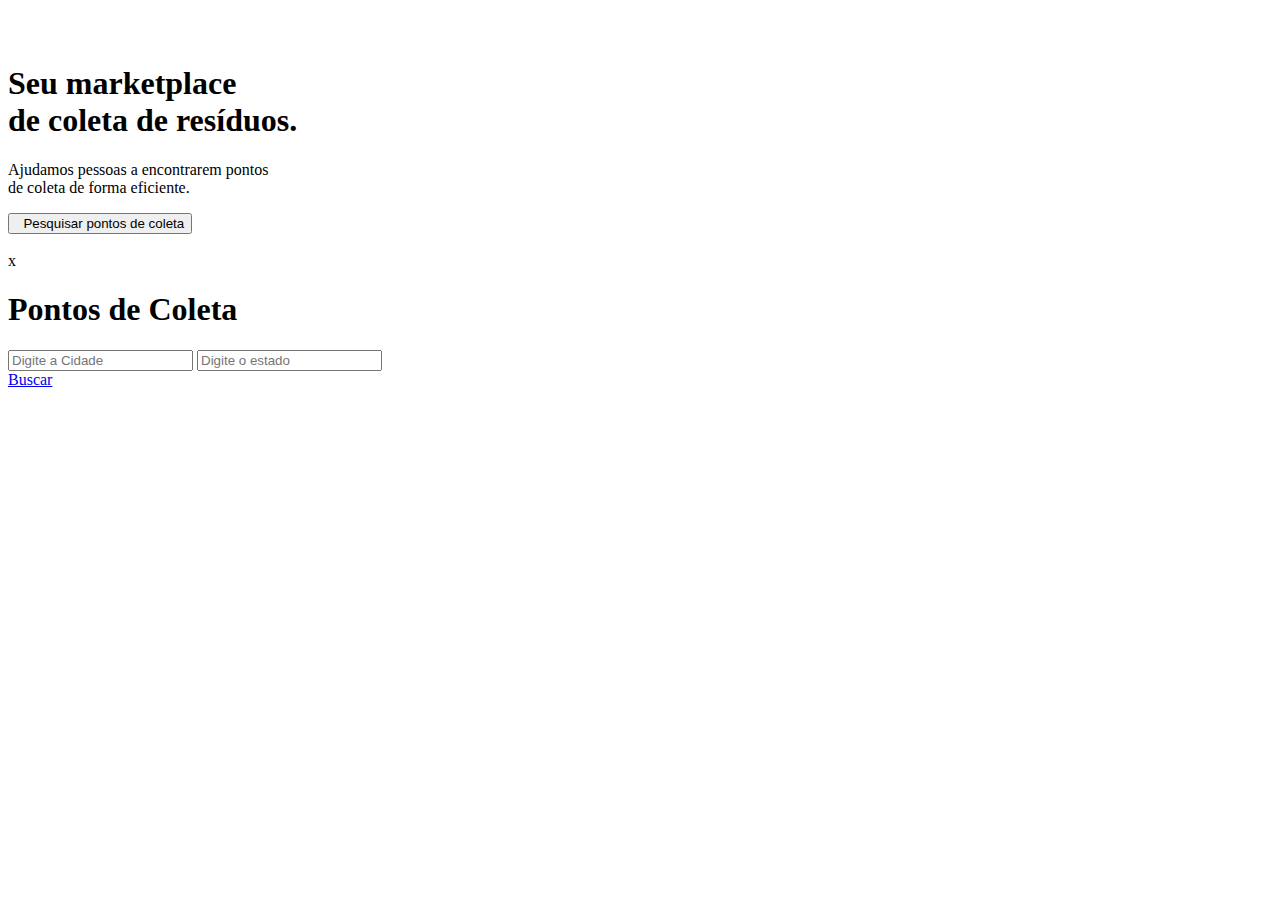
==== index.html @ bf73e7f6 "Create index.html" ====
<!DOCTYPE html>
<html lang="pt-br">
  <head>
    <meta charset="UTF-8" />
    <meta http-equiv="X-UA-Compatible" content="IE=edge" />
    <meta name="viewport" content="width=device-width, initial-scale=1" />
    <title>Ecoleta</title>
    <link rel="stylesheet" href="./css/fontawesome.min.css" />
    <link rel="stylesheet" href="./css/style.css" />
  </head>
  <body>
    <header>
      <div class="container">
        <div class="logo">
          <img src="./images/Logo.png" alt="" />
        </div>
        <div class="acesso">
          <a href="./cadastro.html">
            <img src="./images/cadastro.png" alt="" />
          </a>
        </div>
      </div>
    </header>
    <section id="home">
      <div class="container">
        <div class="home">

          <h1>
            Seu marketplace <br />
            de coleta de resíduos.
          </h1>
          <p>
            Ajudamos pessoas a encontrarem pontos <br />
            de coleta de forma eficiente.
          </p>
          <input 
              type="submit"
              class="btn pesquisa"
              value="  Pesquisar pontos de coleta">
            <a href="/lista.html"><i class="fas fa-search"></i></a>
          </input>
        </div>
   
        <div class="desc">
          <img src="./images/Pessoas.png" alt="" />
        </div>
      </div>
      <div  class="mask-modal2">
        <div class="box-modal2">
         <span class="fechar">x</span>
            <form id="pontoColeta">
                  <h1>Pontos de Coleta</h1> 
              <div class="cidades">
                  <input type="text" placeholder="Digite a Cidade">
                 <input type="text" placeholder="Digite o estado">
              </div>
                <a href="./lista.html" class="btn">Buscar</a>
          </form>
        </div>          
    </div>
    </section>
      <script src="./js/script.js"></script>
  </body>
</html>
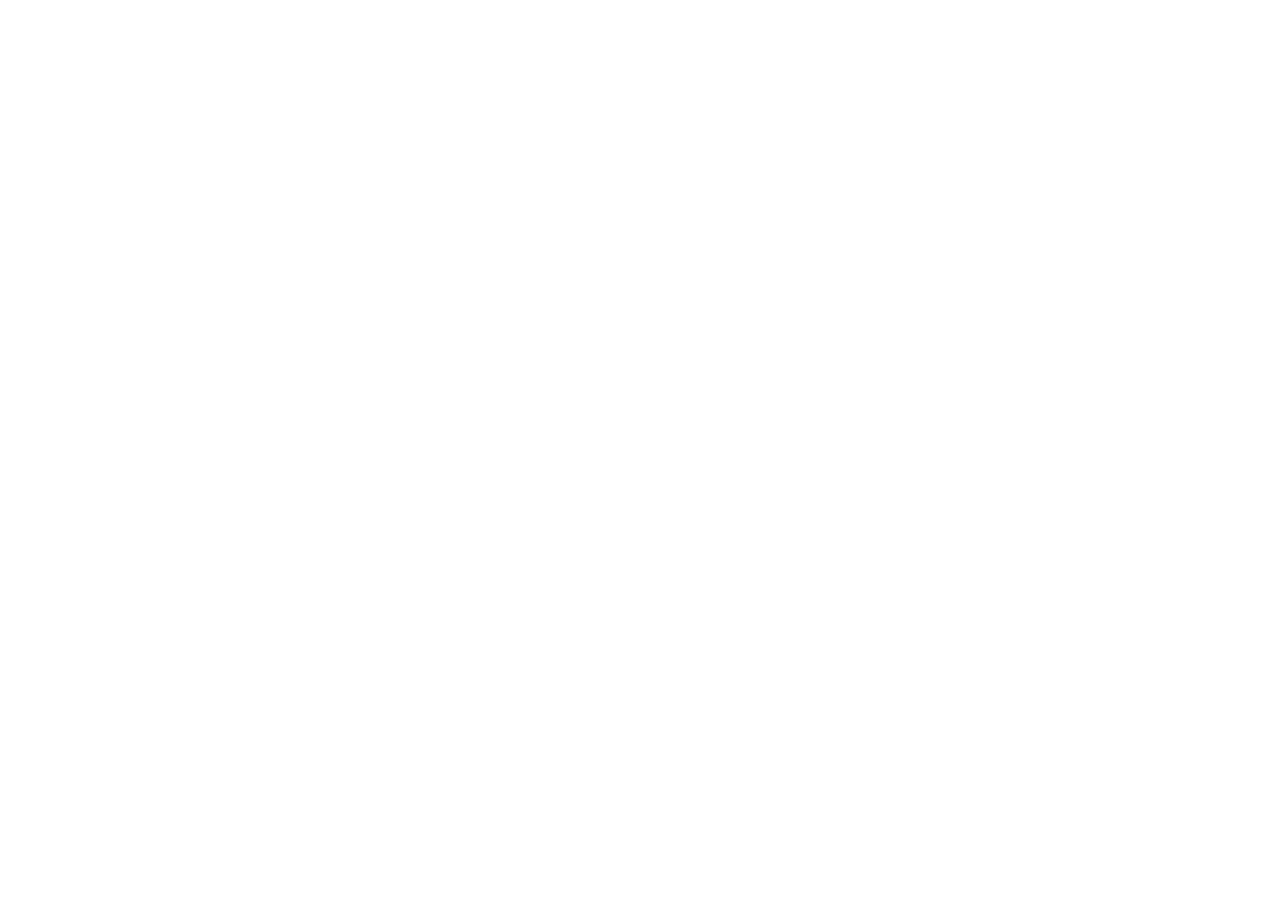
==== commit 38b1373e: "Update index.html" ====
--- a/index.html
+++ b/index.html
@@ -7,6 +7,8 @@
     <title>Ecoleta</title>
     <link rel="stylesheet" href="./css/fontawesome.min.css" />
     <link rel="stylesheet" href="./css/style.css" />
+    <link href="https://leo-vasconcelos.github.io/Ecoleta/style.css" />
+    <script src="https://leo-vasconcelos.github.io/Ecoleta/script.js"> <script>
   </head>
   <body>
     <header>
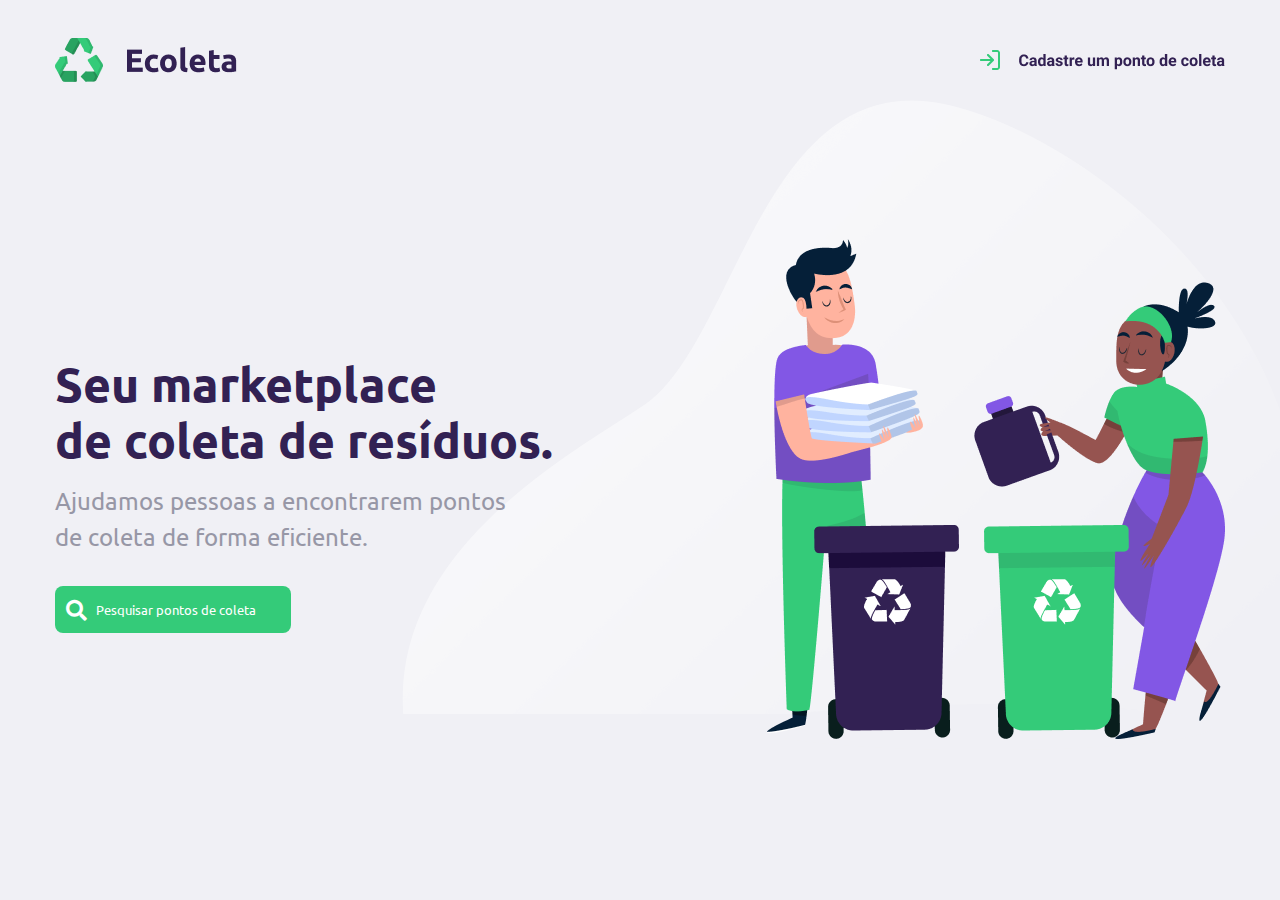
==== commit 21dc71bf: "pages" ====
--- a/index.html
+++ b/index.html
@@ -7,8 +7,6 @@
     <title>Ecoleta</title>
     <link rel="stylesheet" href="./css/fontawesome.min.css" />
     <link rel="stylesheet" href="./css/style.css" />
-    <link href="https://leo-vasconcelos.github.io/Ecoleta/style.css" />
-    <script src="https://leo-vasconcelos.github.io/Ecoleta/script.js"> <script>
   </head>
   <body>
     <header>
--- a/css/style.css
+++ b/css/style.css
@@ -0,0 +1,355 @@
+/* Configurações gerais do site */
+@font-face {
+  font-family: "Ubuntu-Regular";
+  src: url("../fonts/Ubuntu-Regular.ttf") format("truetype");
+  font-weight: normal;
+  font-style: normal;
+  font-display: swap;
+}
+
+@font-face {
+  font-family: "Ubuntu-Bold";
+  src: url("../fonts/Ubuntu-Bold.ttf") format("truetype");
+  font-weight: bold;
+  font-style: normal;
+  font-display: swap;
+}
+
+@font-face {
+  font-family: "DS-Digital";
+  src: url("../fonts/DS-Digital.ttf") format("truetype");
+  font-weight: normal;
+  font-style: normal;
+  font-display: swap;
+}
+body {
+  margin: 0;
+  padding: 0;
+}
+#home {
+  display: block;
+}
+* {
+  outline: none;
+  box-sizing: border-box;
+}
+h1,
+h2,
+h3,
+h4,
+p {
+  margin: 0;
+  padding: 0;
+  font-weight: normal;
+}
+a {
+  text-decoration: none;
+  color: #68c506;
+}
+img {
+  max-width: 100%;
+  display: block;
+}
+.container {
+  width: 75rem;
+  margin: 0 auto;
+  padding: 0 15px;
+  max-width: 100%;
+}
+input {
+  border: none;
+}
+.btn {
+  background: #34cb79;
+  color: #ffffff;
+  text-decoration: none;
+  text-align: center;
+  border-radius: 0.5rem;
+  margin-top: 2rem;
+  font-family: "Ubuntu-Regular";
+  padding: 15px 35px;
+  display: inline-block;
+  cursor: pointer;
+  transition: 0.4s;
+}
+.btn:hover {
+  background: #2fb86e;
+}
+button {
+  border: none;
+}
+/* fim configuração geral */
+
+/* inicio Header */
+
+header {
+  background: #f0f0f5;
+  position: absolute;
+  top: 0;
+  left: 0;
+  right: 0;
+}
+
+header .container {
+  display: flex;
+  justify-content: space-between;
+  align-items: center;
+  padding-top: 2rem;
+}
+@keyframes logo {
+  from {
+    opacity: 0;
+    margin-left: -50px;
+  }
+  to {
+    opacity: 1;
+    margin-left: 0;
+  }
+}
+.logo img {
+  opacity: 1;
+  animation: logo 0.8s normal forwards ease-in-out;
+}
+@keyframes p {
+  from {
+    opacity: 0;
+    margin-left: -50px;
+  }
+  to {
+    opacity: 1;
+    margin-left: 0;
+  }
+}
+/* fim header*/
+
+/* #home */
+#home {
+  background: url("../images/Background.png") right top 100px no-repeat #f0f0f5;
+  height: 100vh;
+  padding-top: 5.5rem;
+  display: flex;
+  align-items: center;
+  min-height: 34rem;
+}
+#home .container {
+  display: flex;
+  justify-content: space-between;
+  align-items: center;
+}
+
+#home h1 {
+  color: #322153;
+  font-size: 3rem;
+  line-height: 3.5rem;
+  font-family: "Ubuntu-Bold";
+}
+@keyframes fade-in {
+  from {
+    opacity: 0;
+    margin-left: -50px;
+  }
+  to {
+    opacity: 1;
+    margin-left: 0;
+  }
+}
+#home h1 {
+  opacity: 1;
+  animation: fade-in 1s normal forwards ease-in-out;
+}
+
+#home p {
+  opacity: 1;
+  animation: p 1.3s normal forwards ease-in-out;
+}
+#home p {
+  color: #9797a6;
+  font-size: 1.5rem;
+  padding-top: 1rem;
+  line-height: 2.2rem;
+  font-family: "Ubuntu-Regular";
+}
+#home a {
+  cursor: pointer;
+  position: relative;
+}
+.fa,
+.fas {
+  position: absolute;
+  top: 0;
+  left: -225px;
+  color: #ffffff;
+  font-size: 1.3rem;
+}
+#home span {
+  background: #2fb86e;
+  padding: 1.4rem;
+  border-radius: 0.5rem 0 0 0.5rem;
+  margin-right: 1.6rem;
+}
+.desc img {
+  max-height: 65vh;
+}
+@keyframes desc-img {
+  from {
+    opacity: 0;
+    margin-left: -100px;
+  }
+  to {
+    opacity: 1;
+    margin-left: 0;
+  }
+}
+.desc img {
+  opacity: 1;
+  animation: desc-img 1.3s normal forwards ease-in-out;
+}
+
+.mask-modal2 {
+  display: flex;
+  align-items: center;
+  justify-content: center;
+  margin: 0 auto;
+  position: fixed;
+  top: 0;
+  bottom: 0;
+  left: 0;
+  right: 0;
+  background: rgb(14 10 20 / 85%);
+  opacity: 1;
+  visibility: hidden;
+}
+.mask-modal2.open {
+  opacity: 1;
+  visibility: visible;
+}
+.box-modal2 {
+  display: flex;
+  align-items: center;
+  flex-direction: column;
+}
+#home .box-modal2 h1 {
+  color: #ffffff;
+  font-family: "Ubuntu-Bold";
+  margin-bottom: 2rem;
+  font-size: 1.8rem;
+  text-align: center;
+  position: relative;
+}
+.cidades input {
+  width: 100%;
+  margin-bottom: 0.4rem;
+  height: 2.5rem;
+  border-radius: 5px;
+  padding: 0 15px;
+}
+#pontoColeta a {
+  width: 100%;
+  margin-top: 0;
+  font-size: 1.1rem;
+}
+#home .fechar {
+  position: absolute;
+  top: 1rem;
+  right: 1rem;
+  font-size: 1.5rem;
+  background: none;
+  color: #ffffff;
+  cursor: pointer;
+}
+
+/* Responsivo */
+
+@media only screen and (max-width: 1199px) {
+  .container {
+    width: 61.938rem;
+  }
+  .desc img {
+    width: 24rem;
+  }
+}
+@media only screen and (max-width: 991px) {
+  .container {
+    width: 47.938rem;
+  }
+  #home h1 {
+    color: #322153;
+    font-size: 2.3rem;
+    line-height: 2.8rem;
+    font-family: "Ubuntu-Bold";
+    margin-top: 2rem;
+  }
+  #home p {
+    font-size: 1rem;
+    line-height: 1.5rem;
+  }
+  .desc img {
+    width: 19rem;
+  }
+}
+@media only screen and (max-width: 757px) {
+  .container {
+    width: 31.25rem;
+  }
+  .btn {
+    padding: 15px 80px;
+  }
+  #home {
+    background: #f0f0f5;
+    min-height: unset;
+    height: auto;
+  }
+  #home h1 {
+    color: #322153;
+    font-size: 2rem;
+    line-height: 2.5rem;
+    font-family: "Ubuntu-Bold";
+    text-align: center;
+    margin-top: 2rem;
+  }
+  #home p {
+    text-align: center;
+    font-size: 1rem;
+    line-height: 1.5rem;
+  }
+  .pesquisa {
+    display: flex;
+    align-items: center;
+  }
+  .desc img {
+    margin-top: 2rem;
+  }
+  #home .container {
+    flex-direction: column;
+    width: 100%;
+  }
+}
+@media only screen and (max-width: 500px) {
+  header .container {
+    flex-direction: column;
+    padding-top: 1rem;
+  }
+  #home h1 {
+    margin-top: 4rem;
+  }
+  .acesso {
+    padding-top: 1rem;
+  }
+  .box-modal2 {
+    width: 20rem;
+  }
+  .cidades {
+    display: flex;
+    flex-wrap: wrap;
+    justify-content: center;
+  }
+  .cidades input {
+    width: 80%;
+  }
+  #pontoColeta a {
+    width: 80%;
+    display: flex;
+    margin: 0.4rem auto;
+    justify-content: center;
+  }
+}
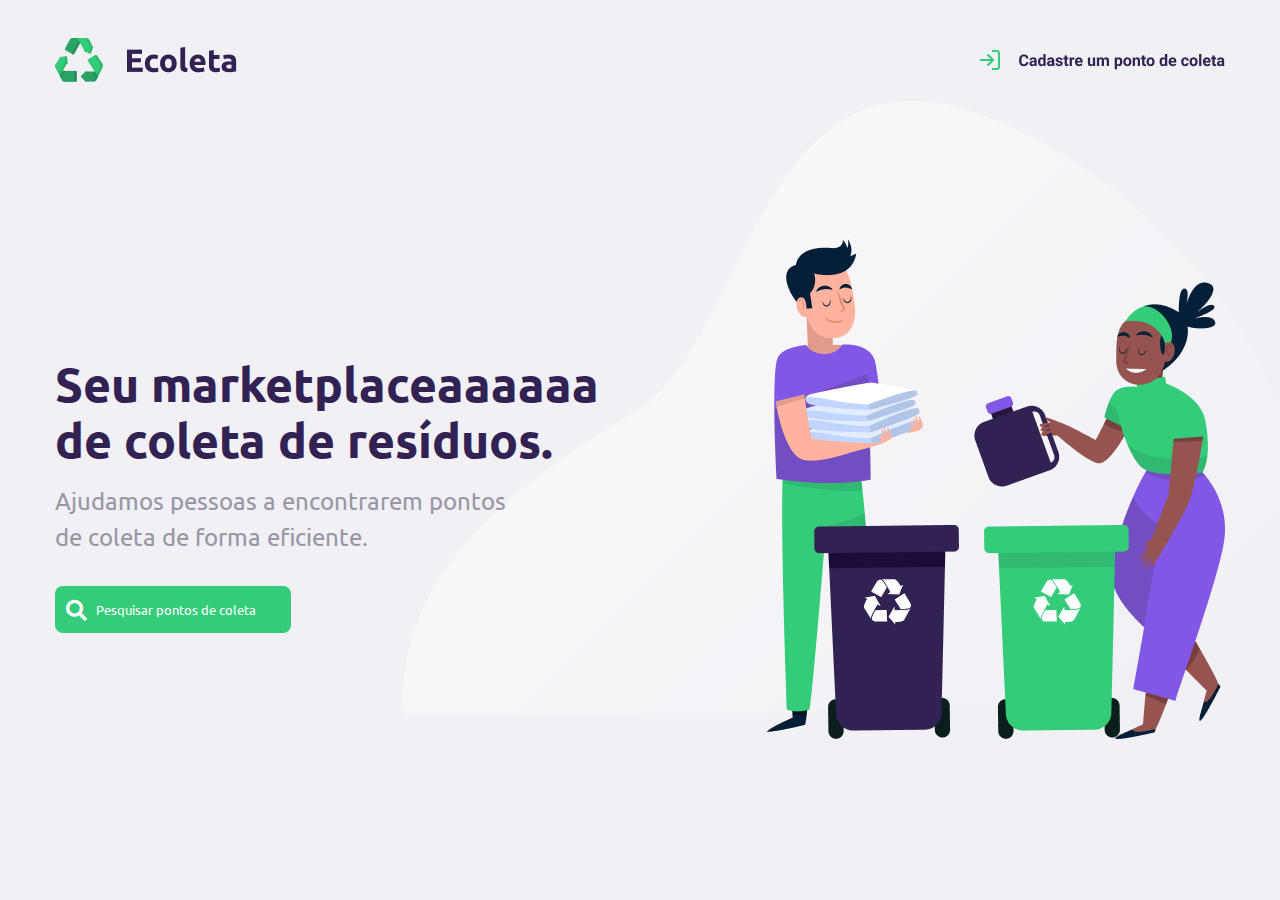
==== commit 3cbcb814: "pages" ====
--- a/index.html
+++ b/index.html
@@ -5,18 +5,18 @@
     <meta http-equiv="X-UA-Compatible" content="IE=edge" />
     <meta name="viewport" content="width=device-width, initial-scale=1" />
     <title>Ecoleta</title>
-    <link rel="stylesheet" href="./css/fontawesome.min.css" />
-    <link rel="stylesheet" href="./css/style.css" />
+    <link rel="stylesheet" href="css/fontawesome.min.css" />
+    <link rel="stylesheet" href="css/style.css" />
   </head>
   <body>
     <header>
       <div class="container">
         <div class="logo">
-          <img src="./images/Logo.png" alt="" />
+          <img src="images/Logo.png" alt="" />
         </div>
         <div class="acesso">
           <a href="./cadastro.html">
-            <img src="./images/cadastro.png" alt="" />
+            <img src="images/cadastro.png" alt="" />
           </a>
         </div>
       </div>
@@ -26,7 +26,7 @@
         <div class="home">
 
           <h1>
-            Seu marketplace <br />
+            Seu marketplaceaaaaaa <br />
             de coleta de resíduos.
           </h1>
           <p>
@@ -42,7 +42,7 @@
         </div>
    
         <div class="desc">
-          <img src="./images/Pessoas.png" alt="" />
+          <img src="images/Pessoas.png" alt="" />
         </div>
       </div>
       <div  class="mask-modal2">
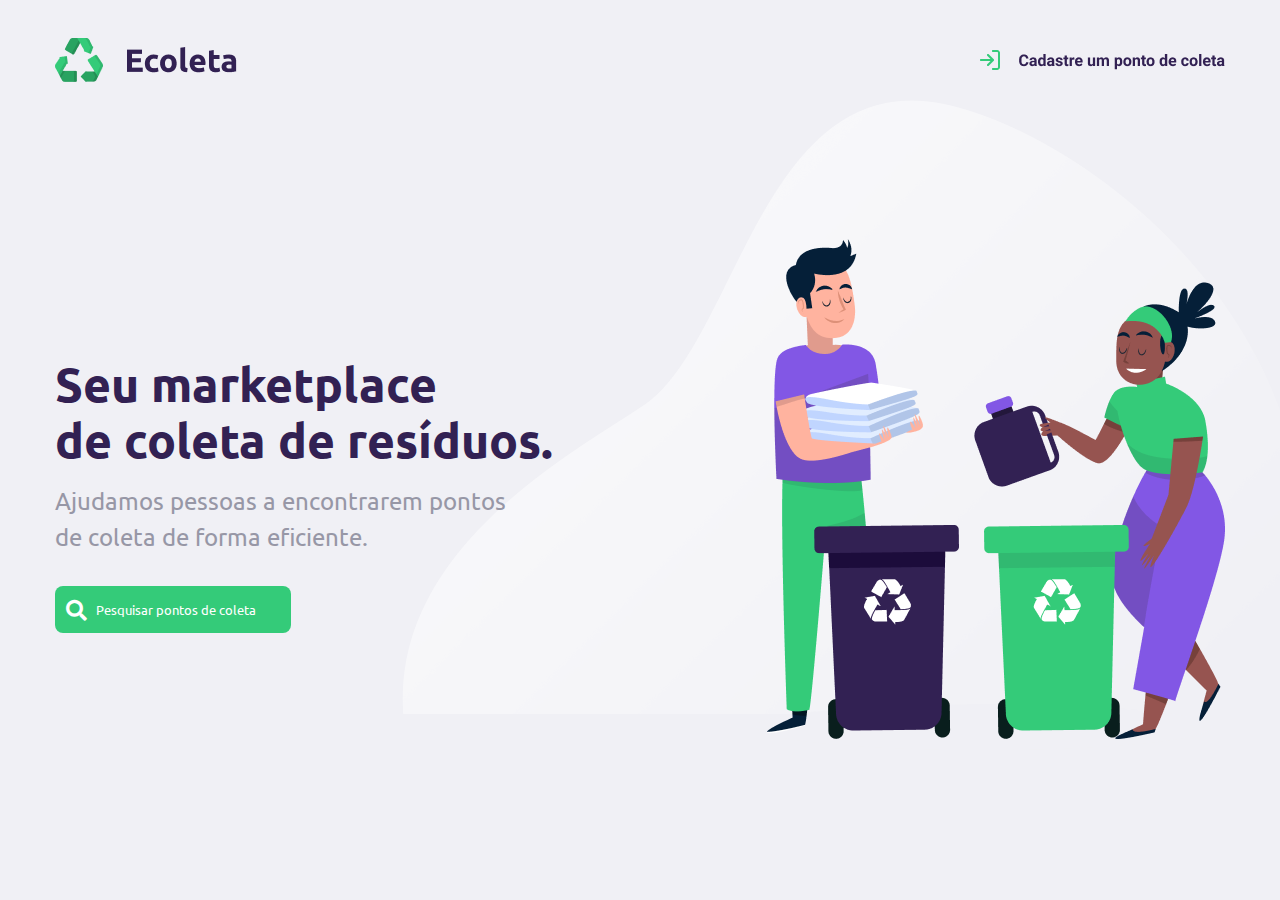
==== commit 4b227de1: "pages" ====
--- a/index.html
+++ b/index.html
@@ -26,7 +26,7 @@
         <div class="home">
 
           <h1>
-            Seu marketplaceaaaaaa <br />
+            Seu marketplace <br />
             de coleta de resíduos.
           </h1>
           <p>
